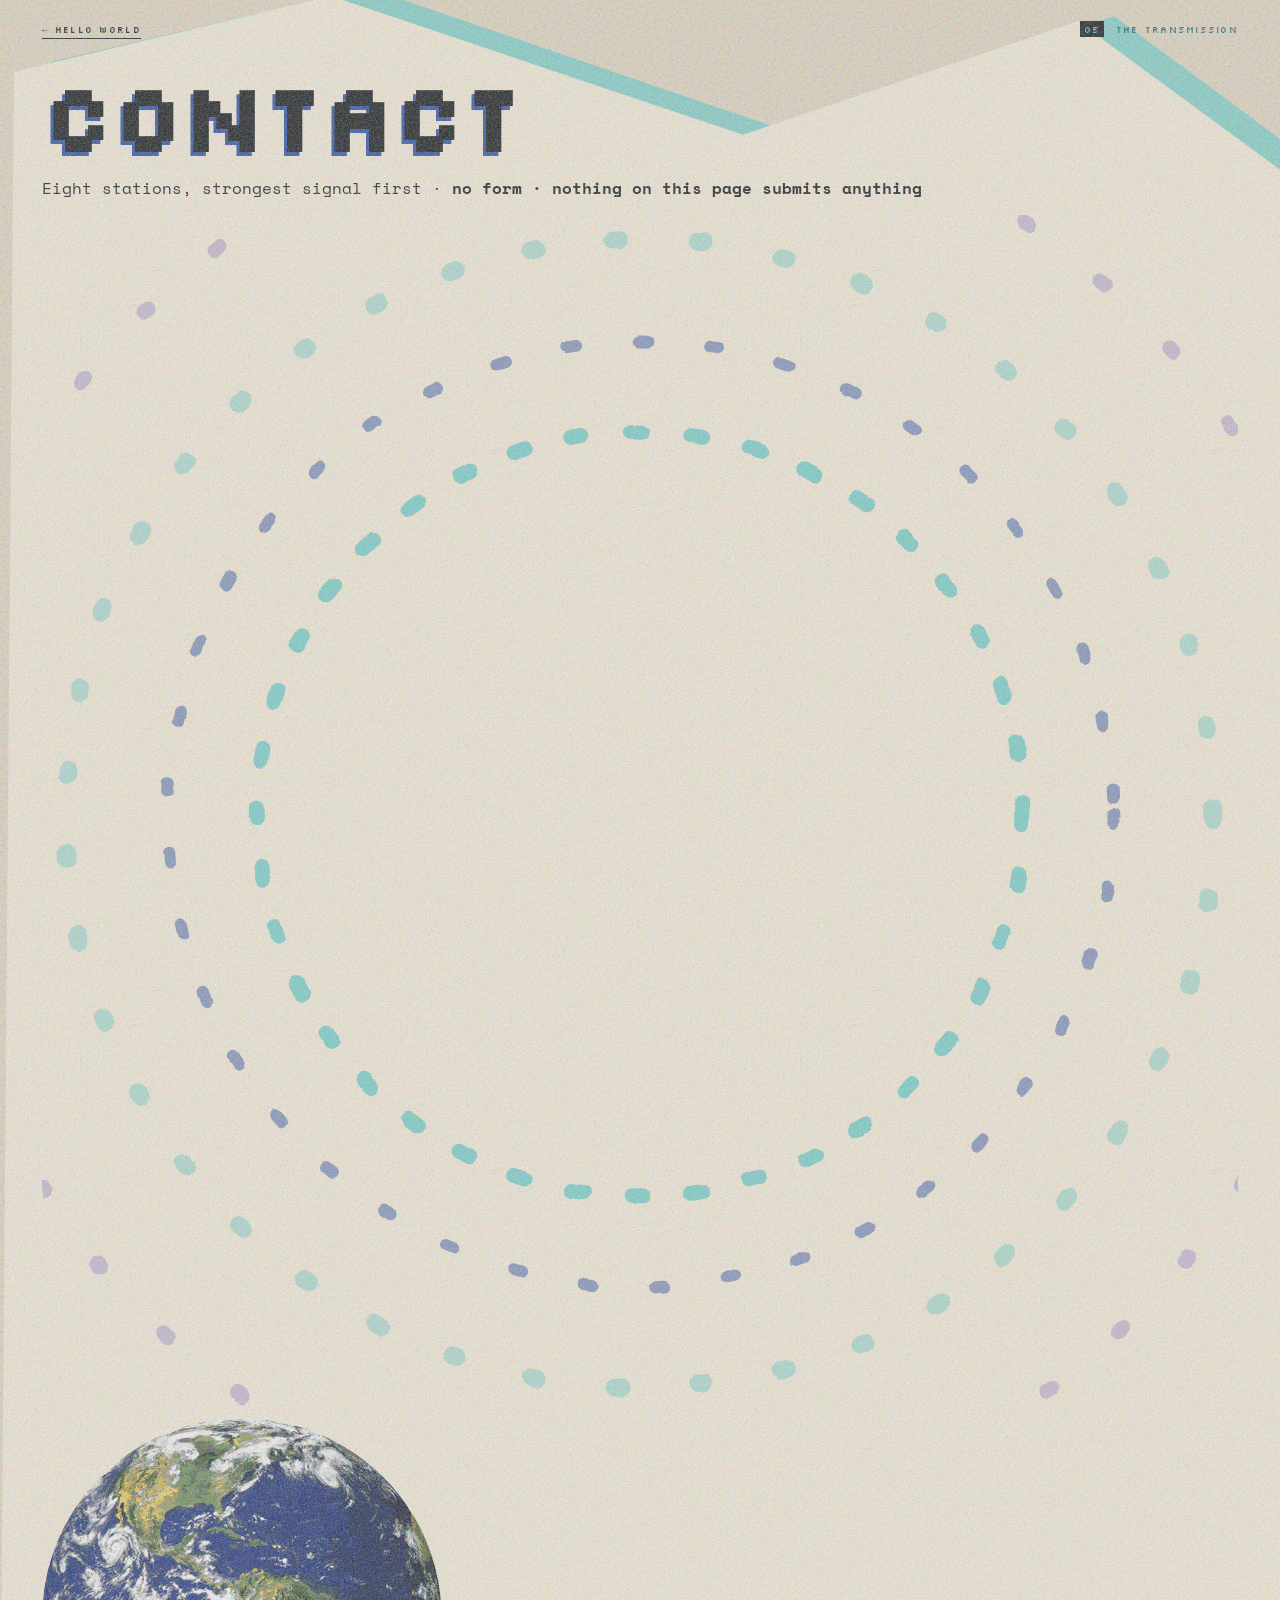
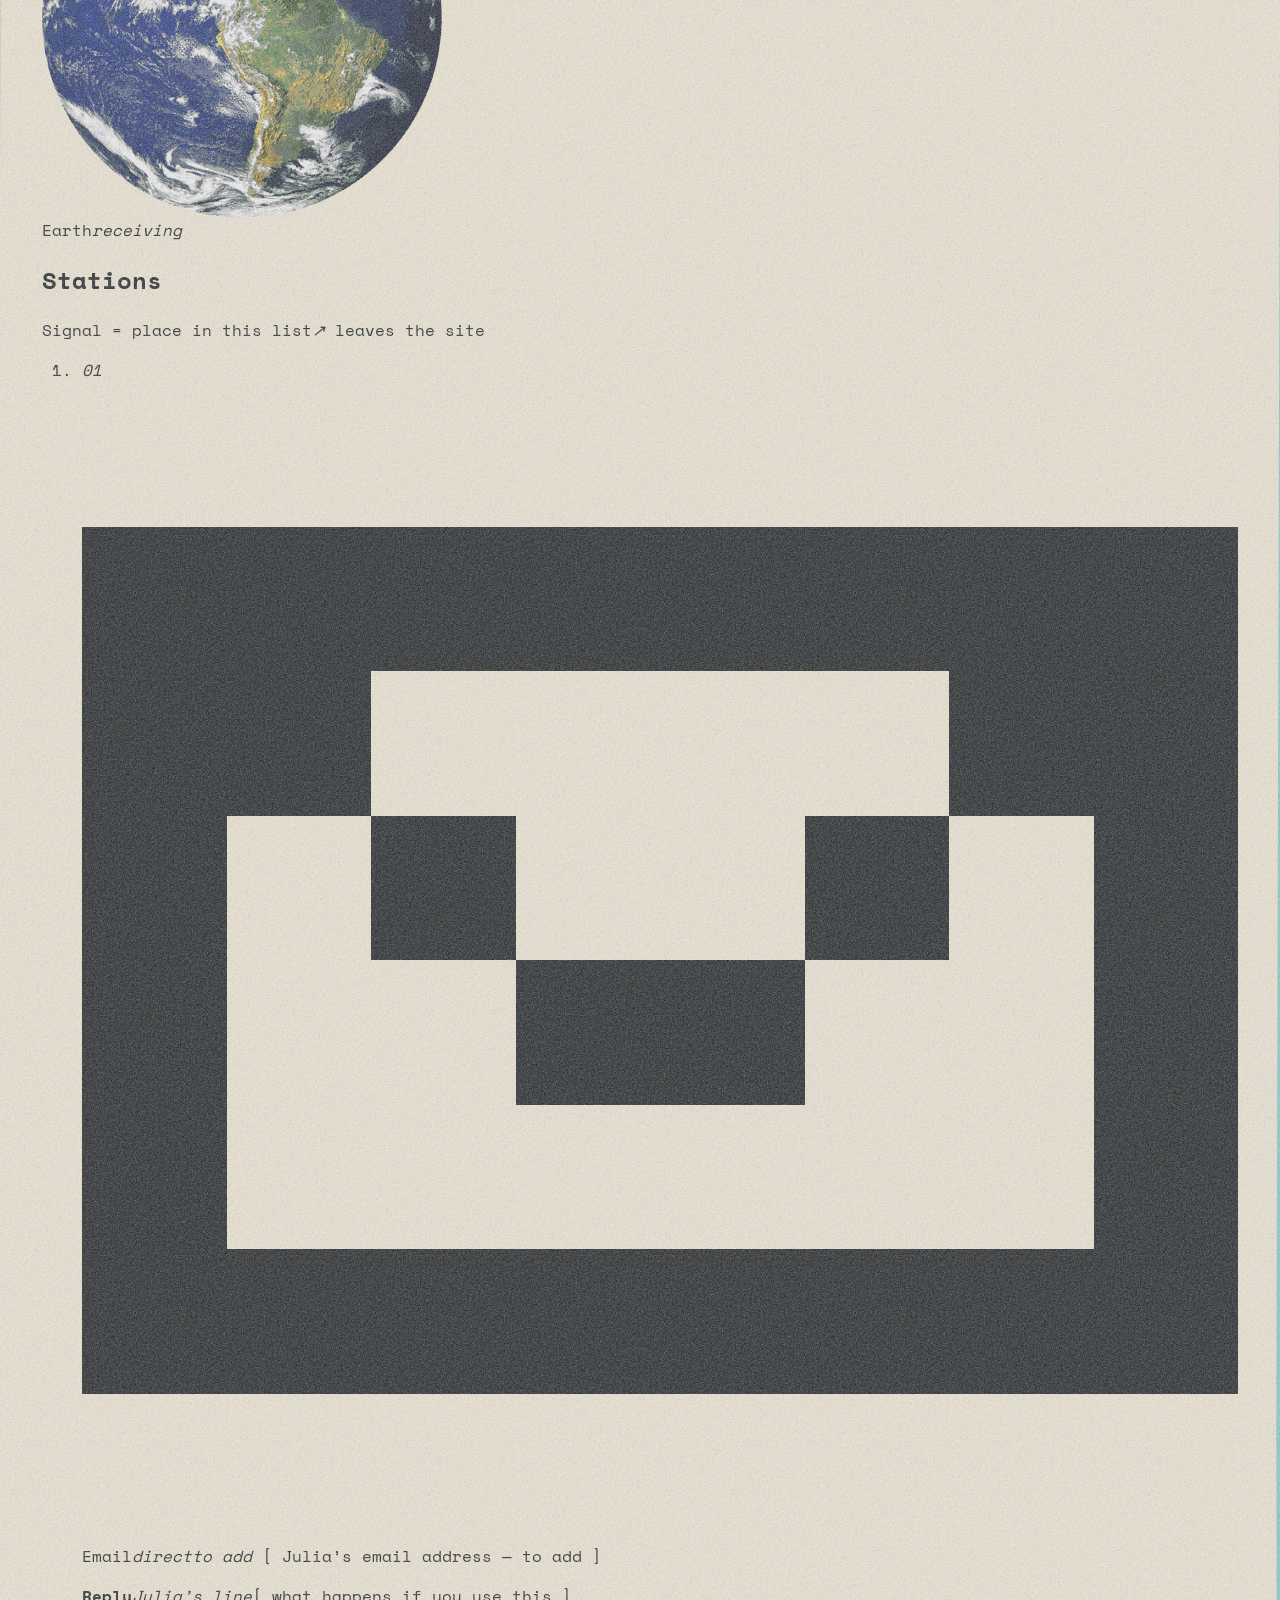
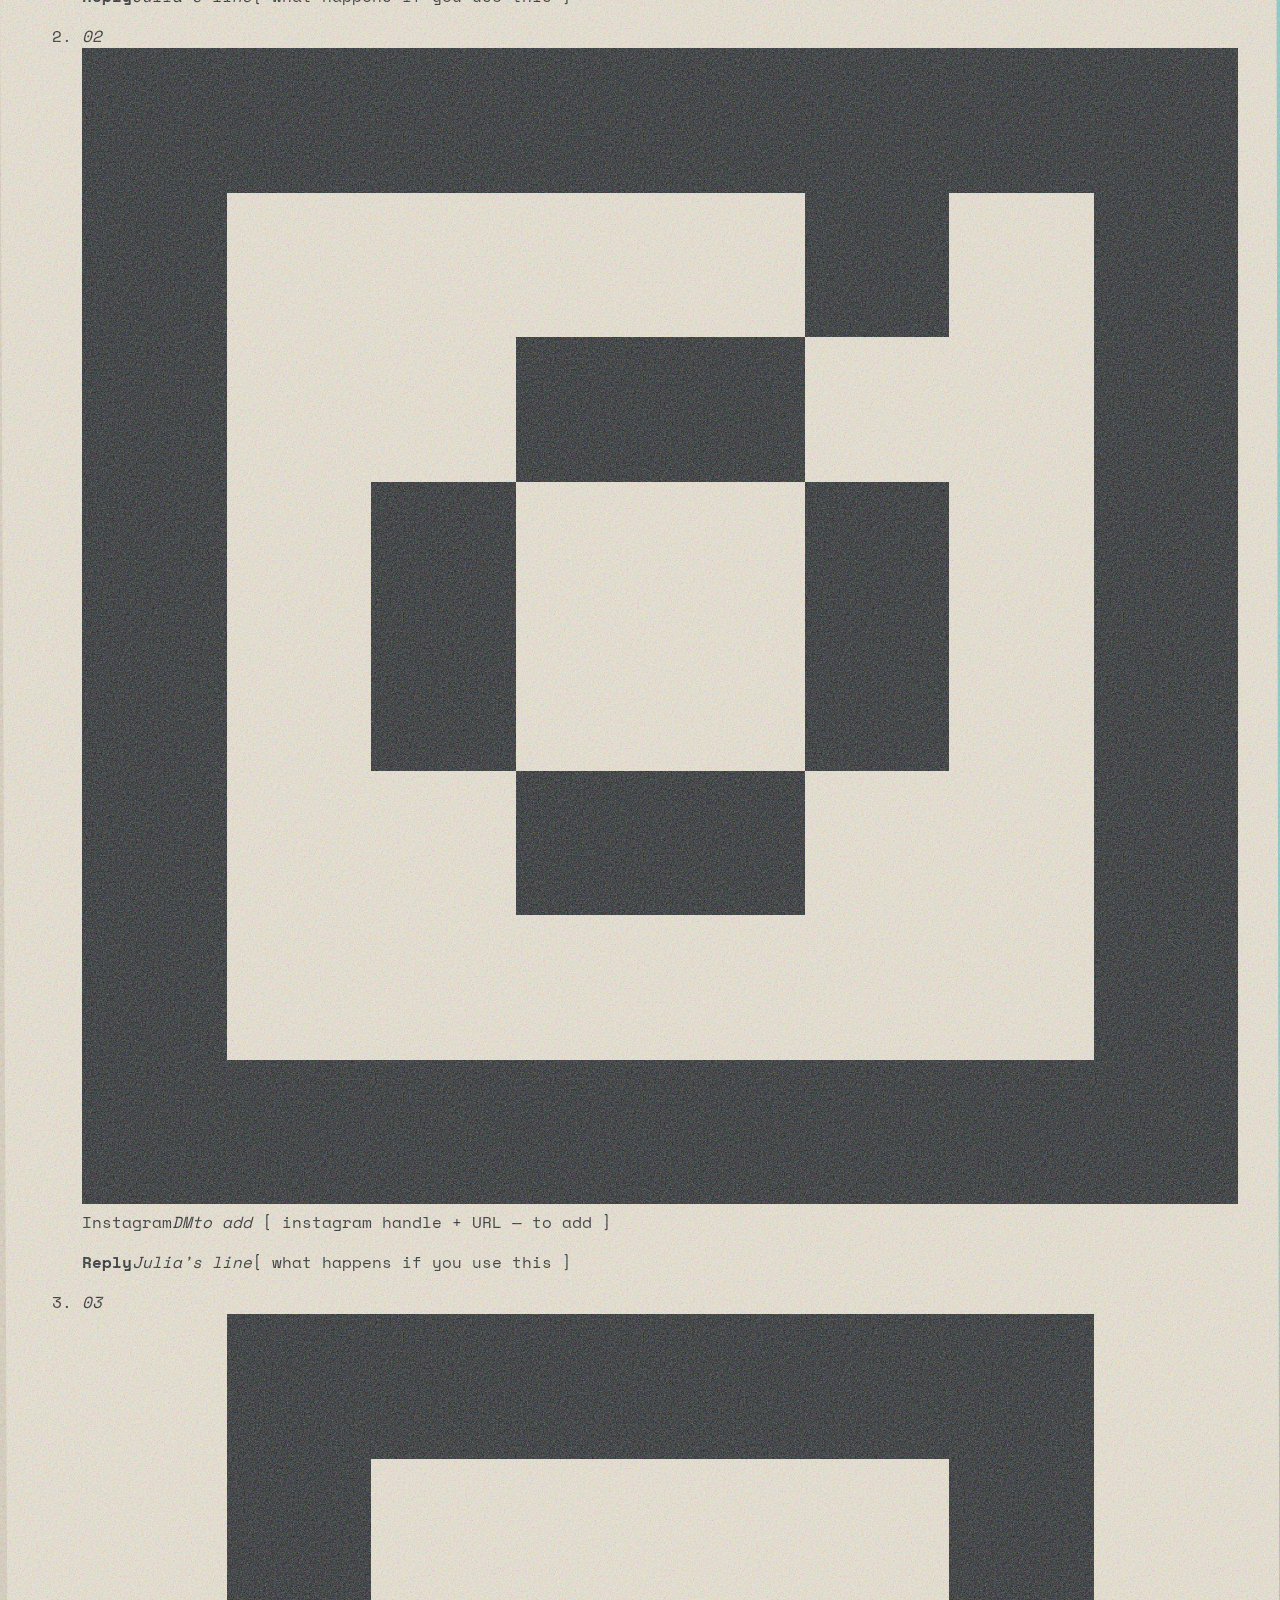
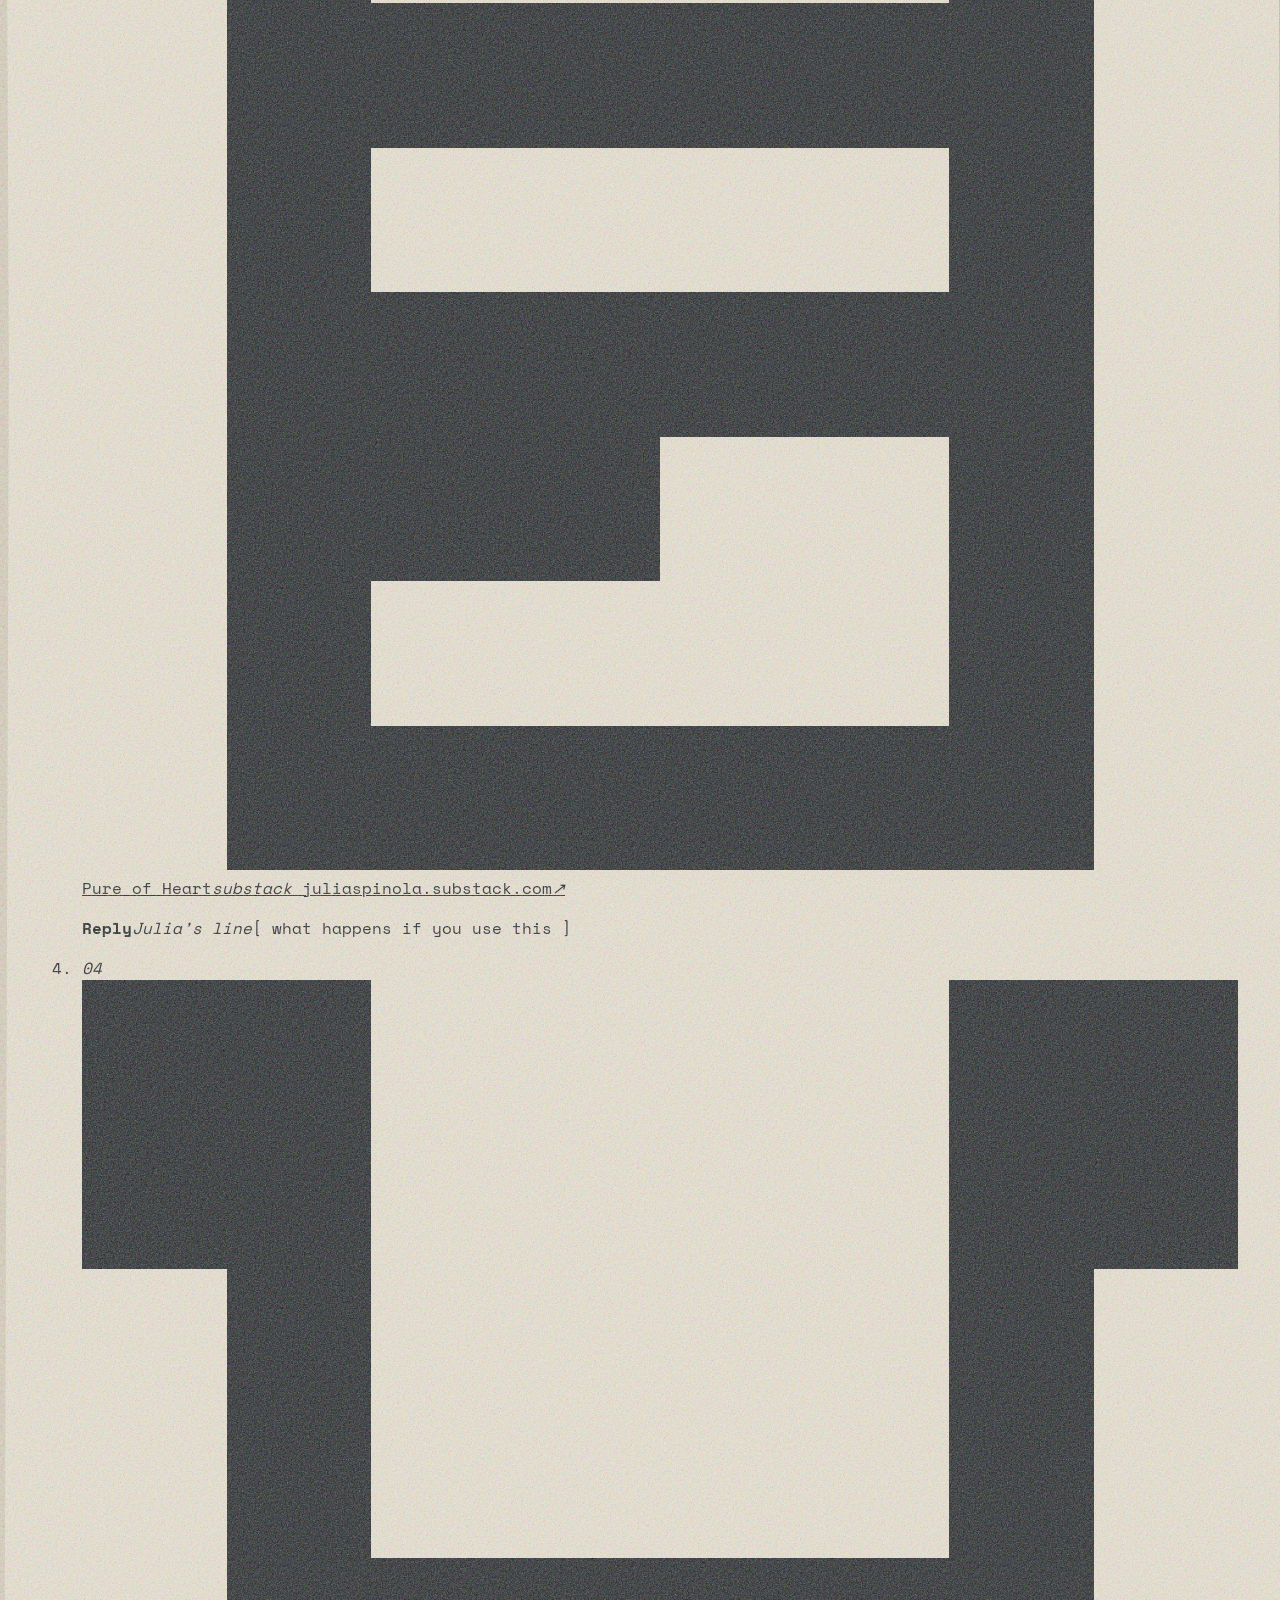
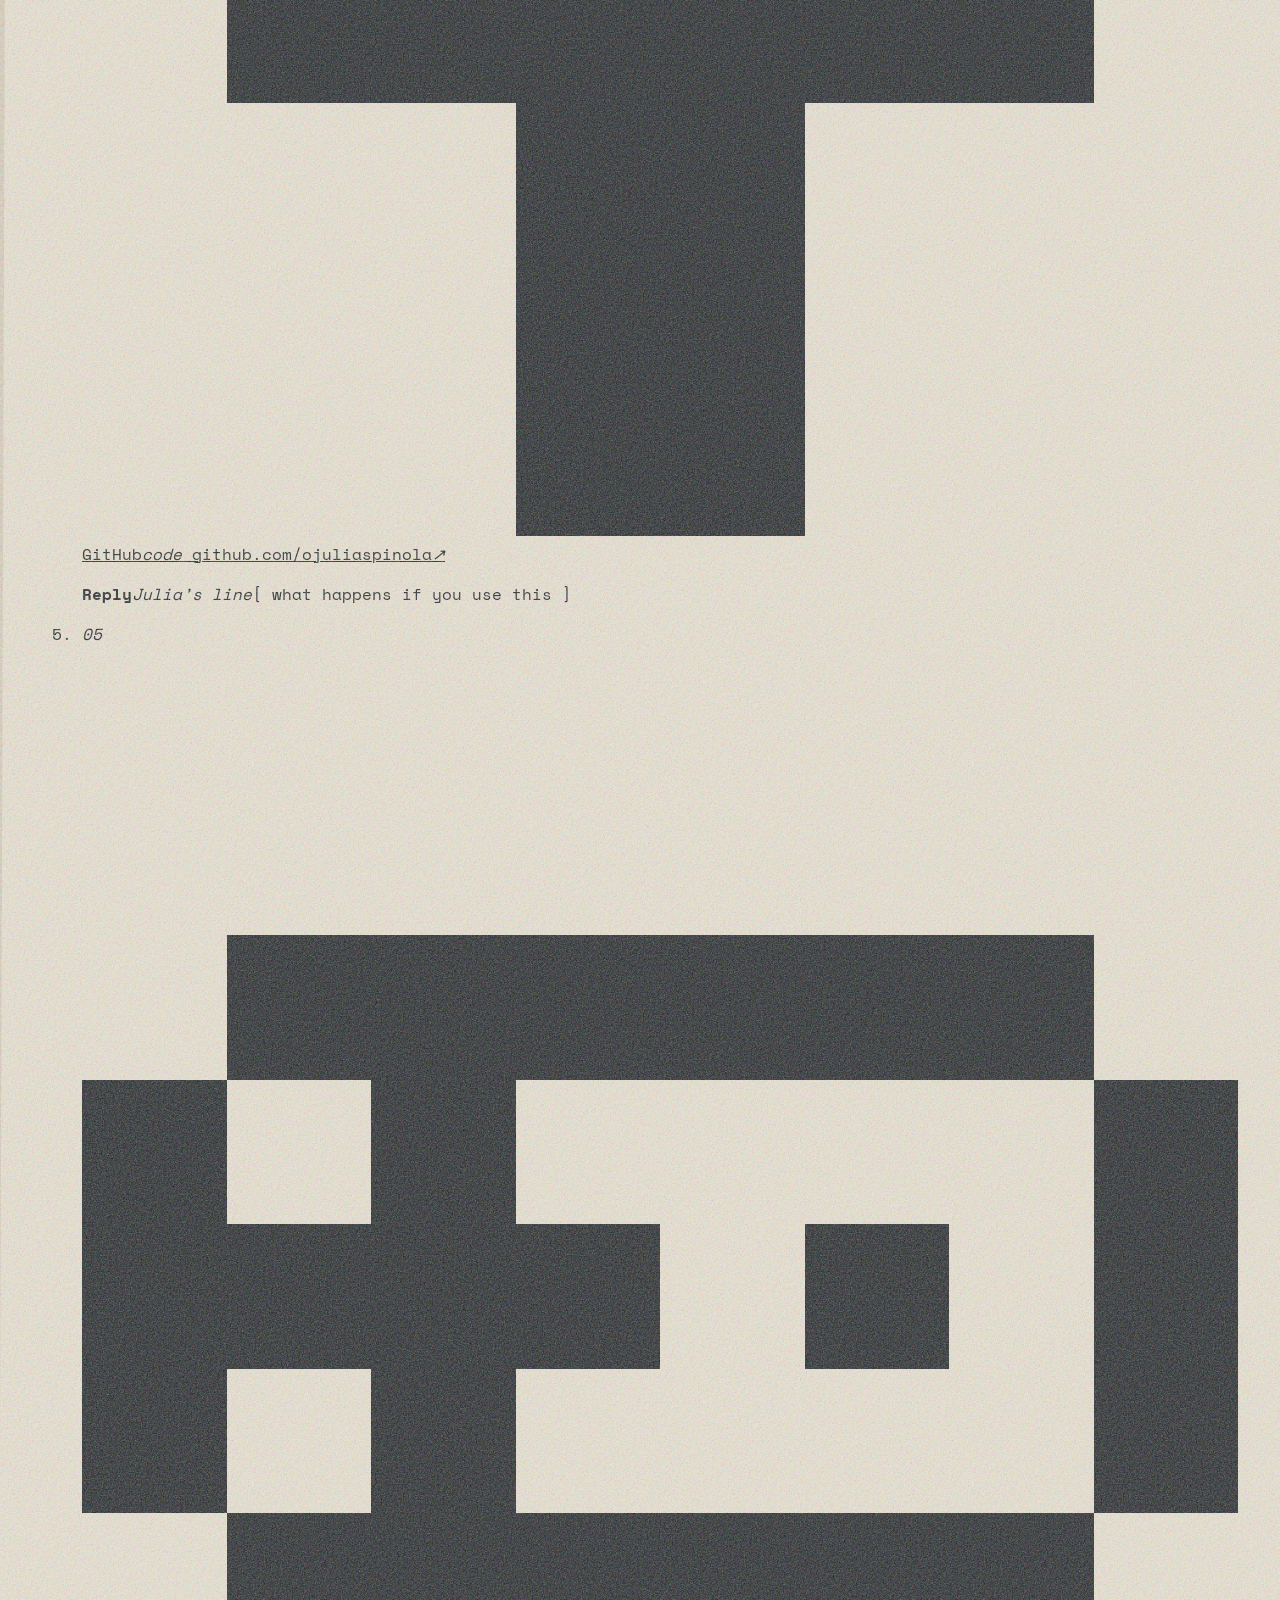
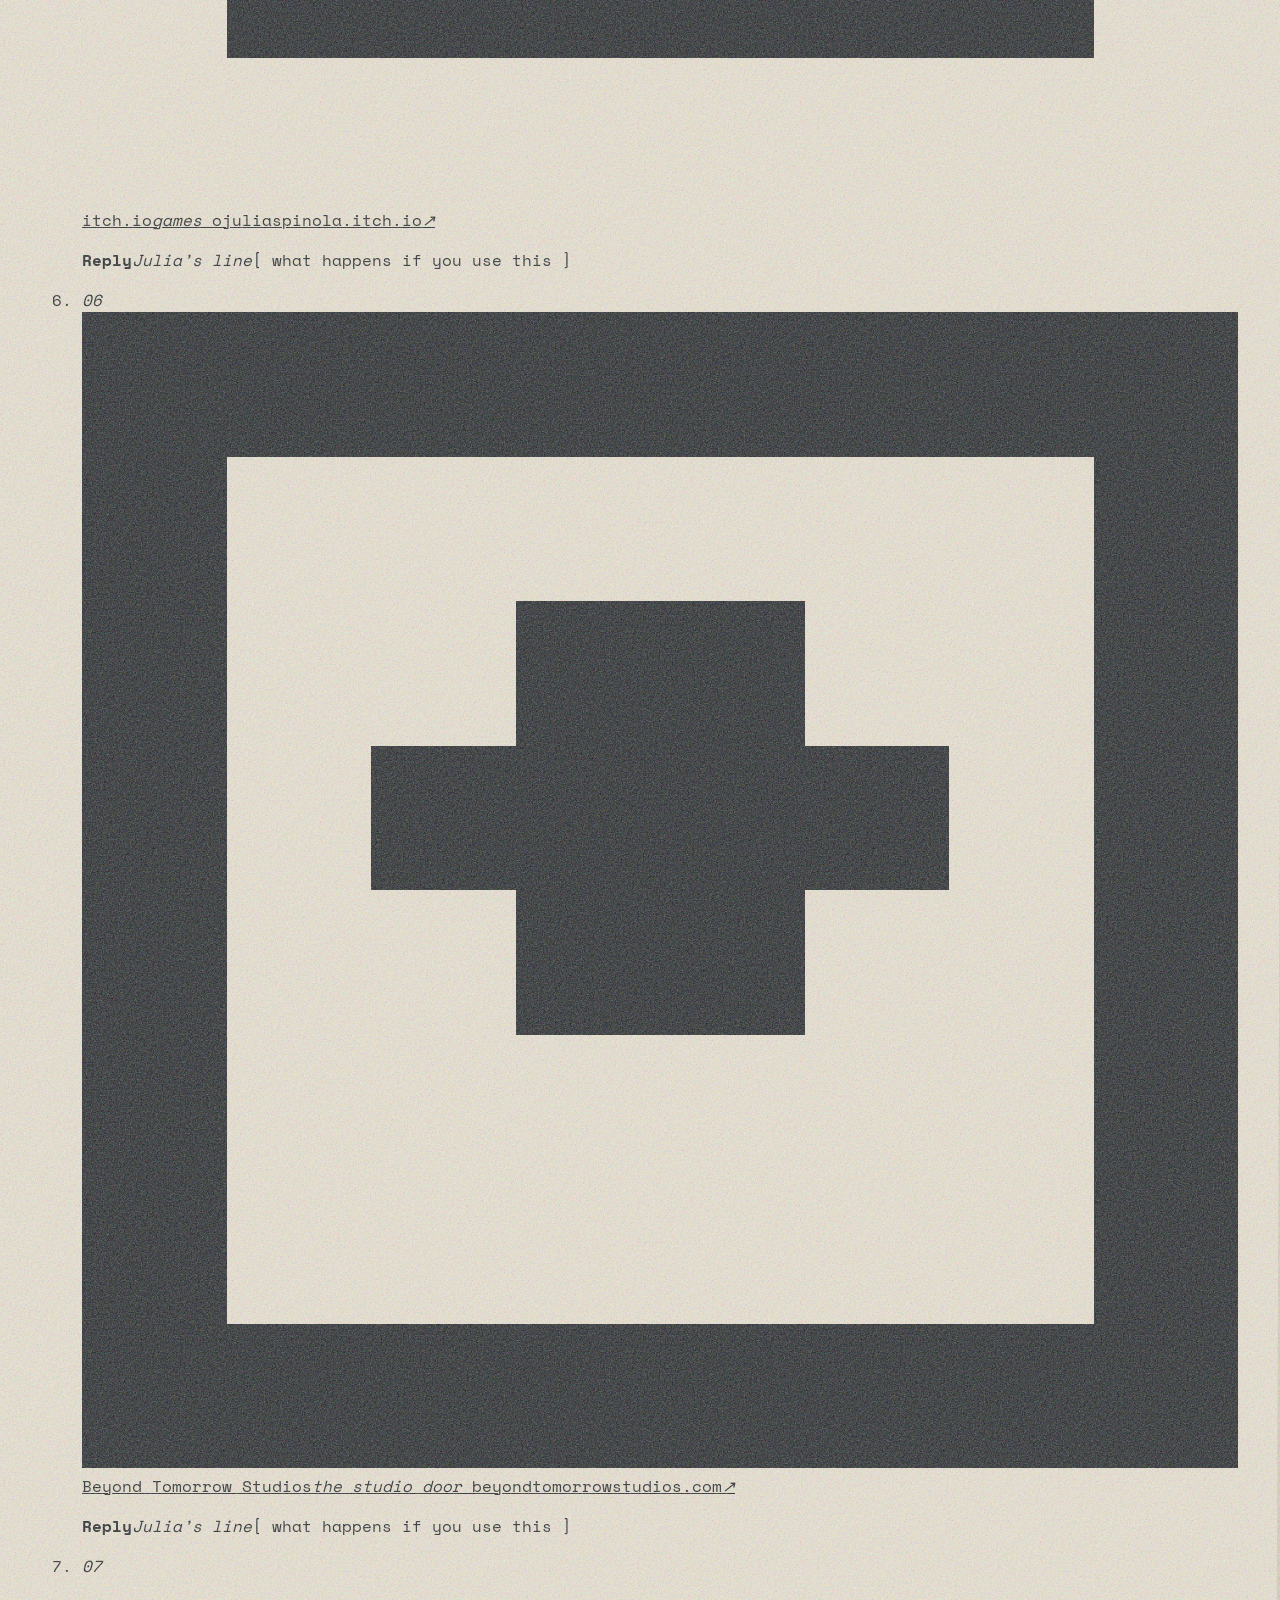
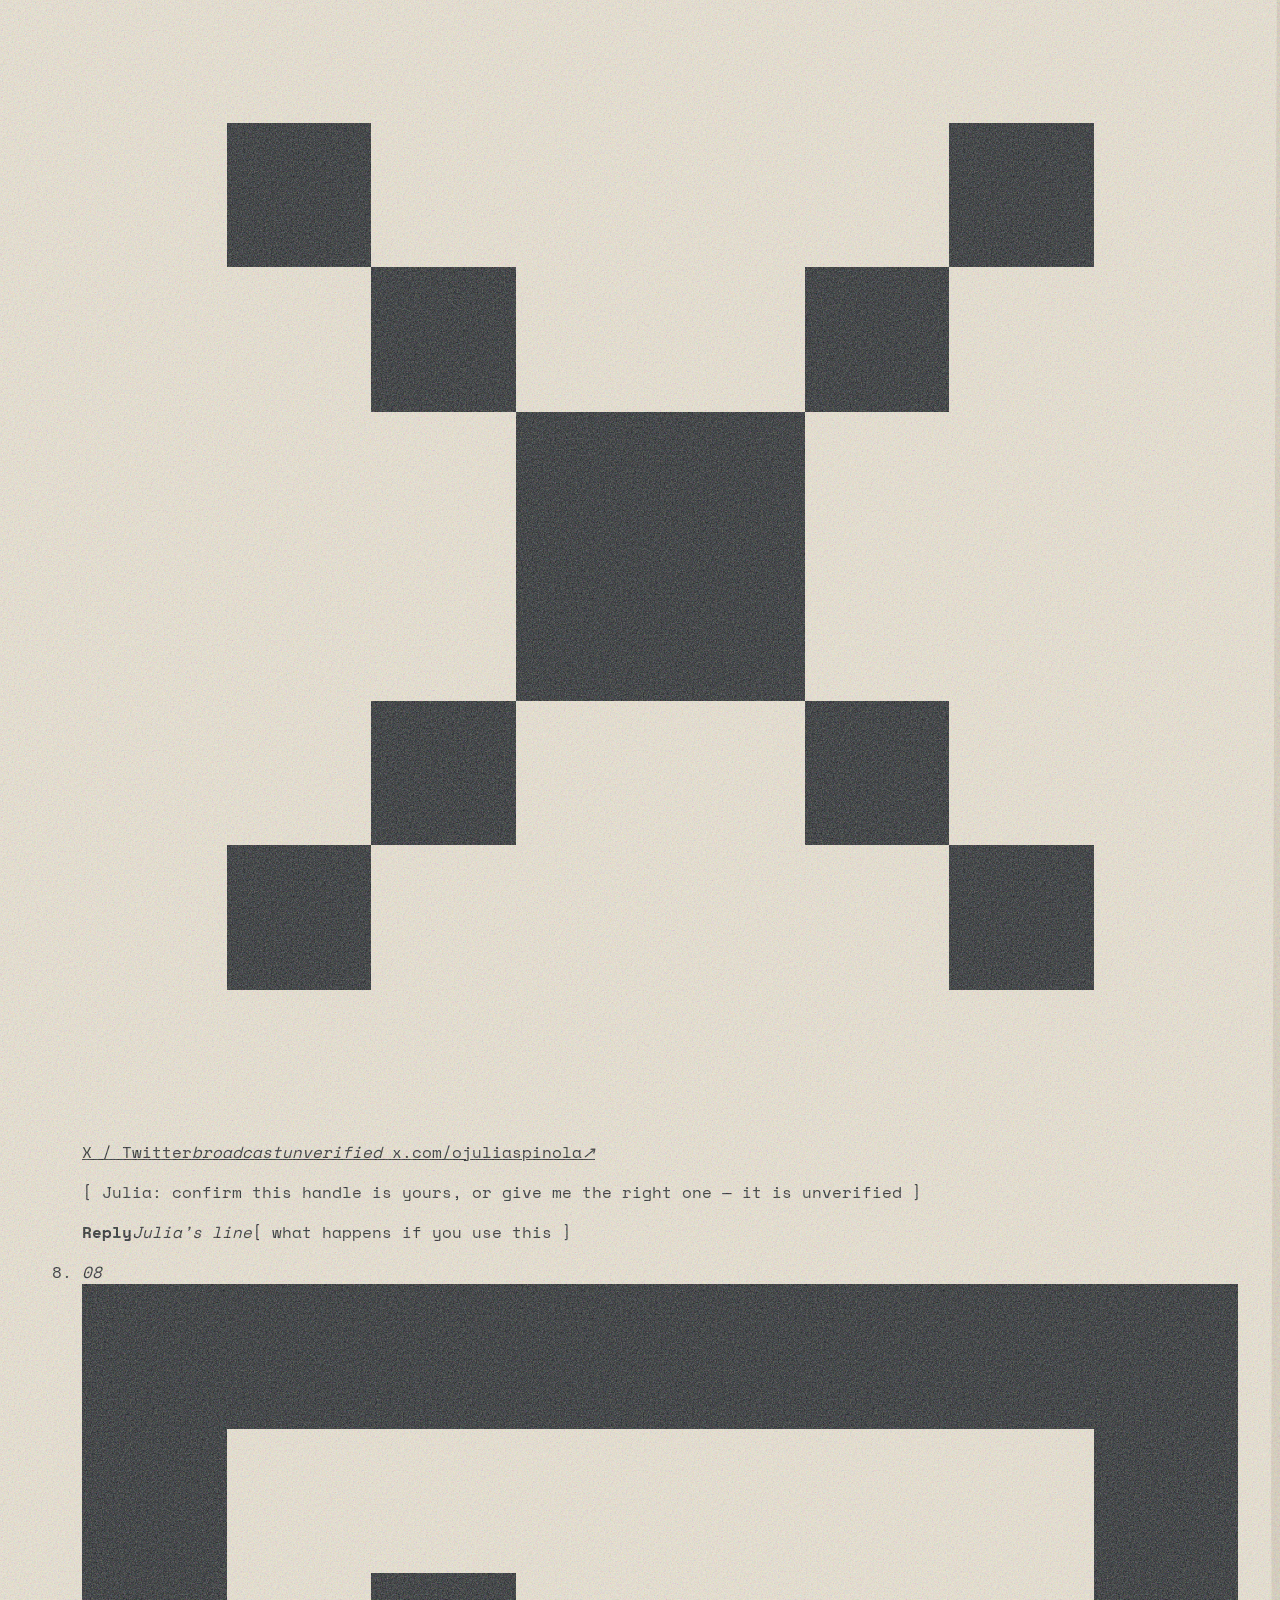
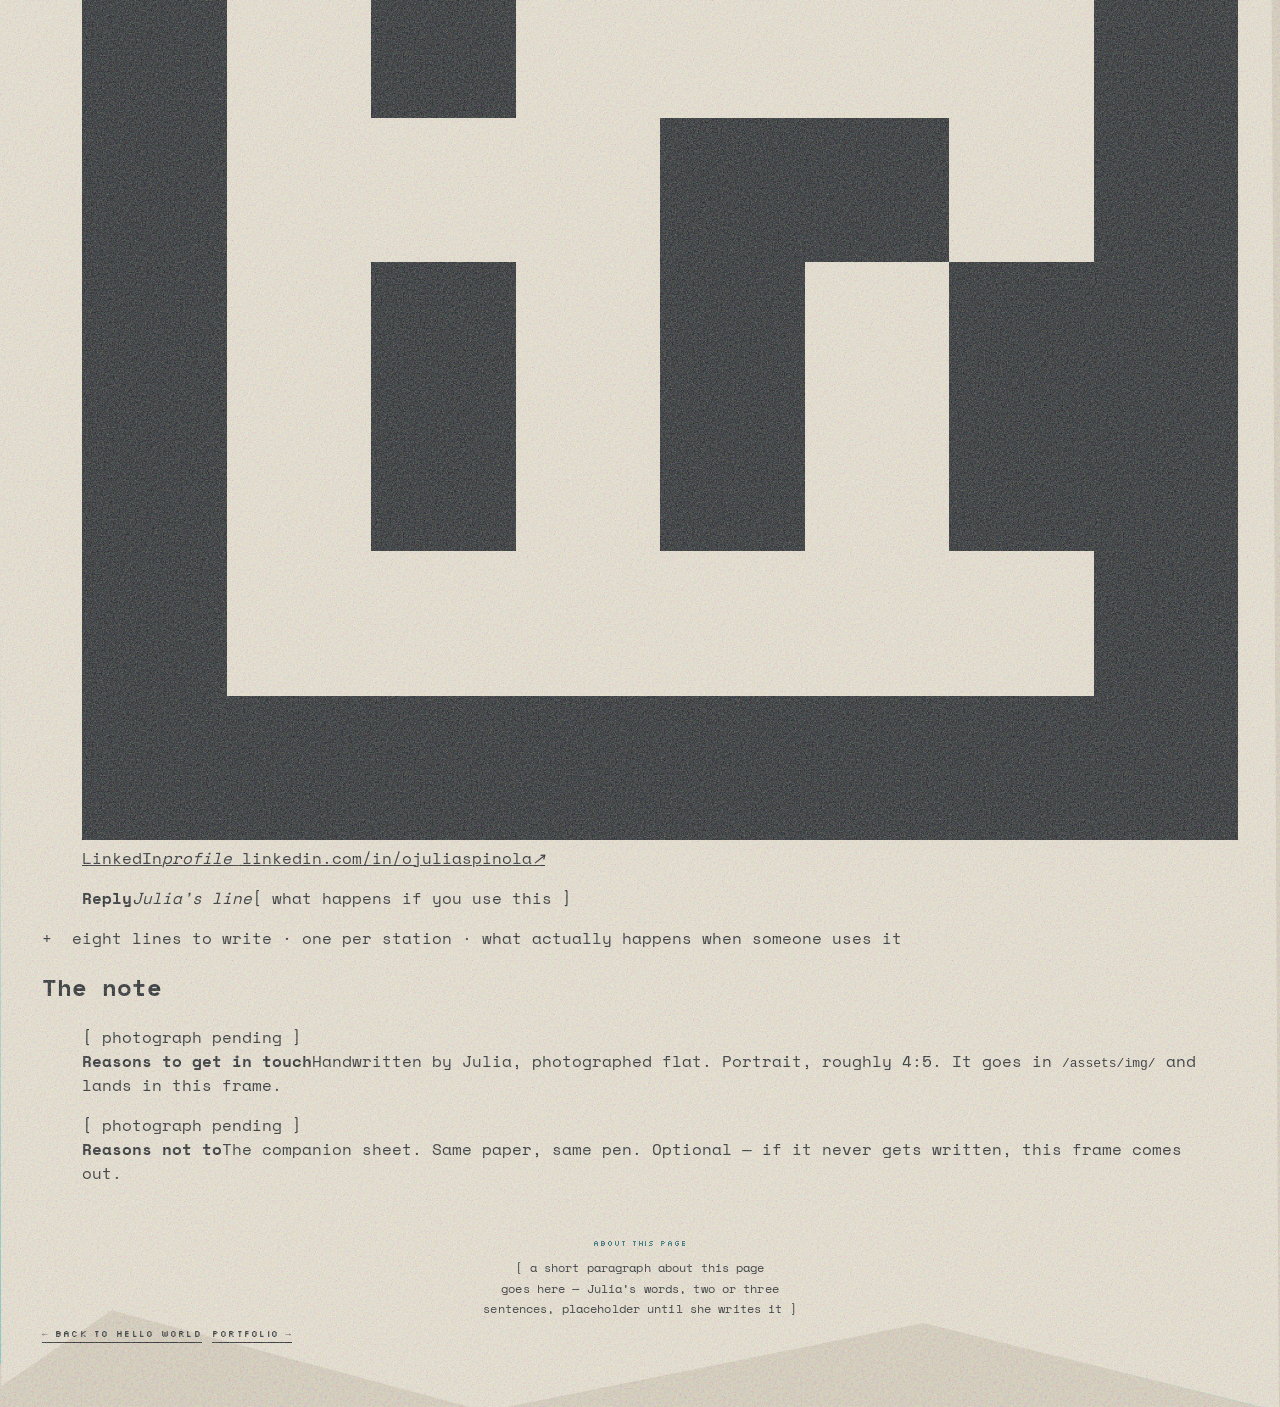
==== contact/index.html @ 607ae04d "Add files via upload" ====
<!doctype html>
<html lang="en">
<head>
<meta charset="utf-8">
<meta name="viewport" content="width=device-width, initial-scale=1, viewport-fit=cover">
<title>Contact &#8212; Julia Spinola</title>
<meta name="description" content="Contact. Every channel is a station, ordered by how likely a reply actually is.">
<link rel="stylesheet" href="/css/base.css">
<link rel="stylesheet" href="/css/contact.css">
</head>
<body>

<main class="poster" id="top">
  <div class="ground b"></div>
  <div class="ground"></div>
  <div class="riso" aria-hidden="true"></div>
  <div class="dots" aria-hidden="true"></div>

  <div class="wrap">

    <header class="top">
      <a class="back" href="/"><i>&#8592;</i> Hello World</a>
      <p class="meta"><em>05</em> The transmission</p>
    </header>

    <div class="masthead">
      <div class="mh-t">
        <h1 class="title" data-t="Contact">Contact</h1>
        <p class="lede">Eight stations, strongest signal first &#183; <b>no form &#183; nothing on this page submits anything</b></p>
      </div>

      <!-- ── THE RECEIVER. the same planet as on Hello World, closer up ───── -->
      <div class="aerial" aria-hidden="true">
        <svg class="arcs" viewBox="0 0 400 400" filter="url(#marker)">
          <g fill="none" stroke-linecap="round">
            <circle cx="200" cy="200" r="128" stroke="#59C6C3" stroke-width="5" stroke-dasharray="4 16" opacity=".8"/>
            <circle cx="200" cy="200" r="158" stroke="#2B4EA2" stroke-width="4" stroke-dasharray="3 21" opacity=".55"/>
            <circle cx="200" cy="200" r="192" stroke="#59C6C3" stroke-width="6" stroke-dasharray="2 26" opacity=".45"/>
            <circle cx="200" cy="200" r="236" stroke="#8E7BC4" stroke-width="5" stroke-dasharray="2 30" opacity=".45"/>
          </g>
        </svg>
        <span class="globe"><img src="/assets/img/contactsandsocials.png" alt=""></span>
        <span class="cap">Earth<i>receiving</i></span>
      </div>
    </div>

    <!-- ── THE STATIONS ─────────────────────────────────────────────────── -->
    <section class="board" aria-labelledby="h-stations">
      <h2 class="sec-h" id="h-stations">Stations</h2>
      <p class="key"><span class="k1">Signal = place in this list</span><span class="k2"><i>&#8599;</i> leaves the site</span></p>

      <ol class="stations">

        <li class="st">
          <i class="idx">01</i>
          <span class="sig s5" aria-hidden="true"><b></b><b></b><b></b><b></b><b></b></span>
          <span class="stn wait">
            <svg class="ico" viewBox="0 0 8 8" aria-hidden="true"><use href="#i-mail"></use></svg>
            <span class="head"><span class="nm">Email</span><i class="role">direct</i><i class="tag">to add</i></span>
            <span class="dest">[ Julia&#8217;s email address &#8212; to add ]</span>
          </span>
          <p class="rep"><span class="lab"><b>Reply</b><i>Julia&#8217;s line</i></span>[ what happens if you use this ]</p>
        </li>

        <li class="st">
          <i class="idx">02</i>
          <span class="sig s5" aria-hidden="true"><b></b><b></b><b></b><b></b><b></b></span>
          <span class="stn wait">
            <svg class="ico" viewBox="0 0 8 8" aria-hidden="true"><use href="#i-cam"></use></svg>
            <span class="head"><span class="nm">Instagram</span><i class="role">DM</i><i class="tag">to add</i></span>
            <span class="dest">[ instagram handle + URL &#8212; to add ]</span>
          </span>
          <p class="rep"><span class="lab"><b>Reply</b><i>Julia&#8217;s line</i></span>[ what happens if you use this ]</p>
        </li>

        <li class="st">
          <i class="idx">03</i>
          <span class="sig s4" aria-hidden="true"><b></b><b></b><b></b><b></b><b></b></span>
          <a class="stn" href="https://juliaspinola.substack.com/">
            <svg class="ico" viewBox="0 0 8 8" aria-hidden="true"><use href="#i-doc"></use></svg>
            <span class="head"><span class="nm">Pure of Heart</span><i class="role">substack</i></span>
            <span class="dest">juliaspinola.substack.com<i class="arw">&#8599;</i></span>
          </a>
          <p class="rep"><span class="lab"><b>Reply</b><i>Julia&#8217;s line</i></span>[ what happens if you use this ]</p>
        </li>

        <li class="st">
          <i class="idx">04</i>
          <span class="sig s4" aria-hidden="true"><b></b><b></b><b></b><b></b><b></b></span>
          <a class="stn" href="https://github.com/ojuliaspinola">
            <svg class="ico" viewBox="0 0 8 8" aria-hidden="true"><use href="#i-git"></use></svg>
            <span class="head"><span class="nm">GitHub</span><i class="role">code</i></span>
            <span class="dest">github.com/ojuliaspinola<i class="arw">&#8599;</i></span>
          </a>
          <p class="rep"><span class="lab"><b>Reply</b><i>Julia&#8217;s line</i></span>[ what happens if you use this ]</p>
        </li>

        <li class="st">
          <i class="idx">05</i>
          <span class="sig s3" aria-hidden="true"><b></b><b></b><b></b><b></b><b></b></span>
          <a class="stn" href="https://ojuliaspinola.itch.io/">
            <svg class="ico" viewBox="0 0 8 8" aria-hidden="true"><use href="#i-pad"></use></svg>
            <span class="head"><span class="nm">itch.io</span><i class="role">games</i></span>
            <span class="dest">ojuliaspinola.itch.io<i class="arw">&#8599;</i></span>
          </a>
          <p class="rep"><span class="lab"><b>Reply</b><i>Julia&#8217;s line</i></span>[ what happens if you use this ]</p>
        </li>

        <li class="st">
          <i class="idx">06</i>
          <span class="sig s3" aria-hidden="true"><b></b><b></b><b></b><b></b><b></b></span>
          <a class="stn" href="https://www.beyondtomorrowstudios.com/">
            <svg class="ico" viewBox="0 0 8 8" aria-hidden="true"><use href="#i-web"></use></svg>
            <span class="head"><span class="nm">Beyond Tomorrow Studios</span><i class="role">the studio door</i></span>
            <span class="dest">beyondtomorrowstudios.com<i class="arw">&#8599;</i></span>
          </a>
          <p class="rep"><span class="lab"><b>Reply</b><i>Julia&#8217;s line</i></span>[ what happens if you use this ]</p>
        </li>

        <li class="st">
          <i class="idx">07</i>
          <span class="sig s2" aria-hidden="true"><b></b><b></b><b></b><b></b><b></b></span>
          <a class="stn" href="https://x.com/ojuliaspinola">
            <svg class="ico" viewBox="0 0 8 8" aria-hidden="true"><use href="#i-x"></use></svg>
            <span class="head"><span class="nm">X / Twitter</span><i class="role">broadcast</i><i class="tag">unverified</i></span>
            <span class="dest">x.com/ojuliaspinola<i class="arw">&#8599;</i></span>
          </a>
          <p class="flag">[ Julia: confirm this handle is yours, or give me the right one &#8212; it is unverified ]</p>
          <p class="rep"><span class="lab"><b>Reply</b><i>Julia&#8217;s line</i></span>[ what happens if you use this ]</p>
        </li>

        <li class="st">
          <i class="idx">08</i>
          <span class="sig s1" aria-hidden="true"><b></b><b></b><b></b><b></b><b></b></span>
          <a class="stn" href="https://www.linkedin.com/in/ojuliaspinola/">
            <svg class="ico" viewBox="0 0 8 8" aria-hidden="true"><use href="#i-badge"></use></svg>
            <span class="head"><span class="nm">LinkedIn</span><i class="role">profile</i></span>
            <span class="dest">linkedin.com/in/ojuliaspinola<i class="arw">&#8599;</i></span>
          </a>
          <p class="rep"><span class="lab"><b>Reply</b><i>Julia&#8217;s line</i></span>[ what happens if you use this ]</p>
        </li>

      </ol>

      <p class="todo">+ &nbsp;eight lines to write &#183; one per station &#183; what actually happens when someone uses it</p>
    </section>

    <!-- ── THE NOTE. two empty frames, on purpose ───────────────────────── -->
    <section class="slots" aria-labelledby="h-note">
      <h2 class="sec-h" id="h-note">The note</h2>

      <div class="slot-g">

        <figure class="slot big">
          <div class="frame">
            <span class="tape t1" aria-hidden="true"></span>
            <span class="tape t2" aria-hidden="true"></span>
            <span class="mk tl" aria-hidden="true"></span><span class="mk tr" aria-hidden="true"></span>
            <span class="mk bl" aria-hidden="true"></span><span class="mk br" aria-hidden="true"></span>
            <span class="rule" aria-hidden="true"></span>
            <span class="empty">[ photograph pending ]</span>
          </div>
          <figcaption><b>Reasons to get in touch</b>Handwritten by Julia, photographed flat. Portrait, roughly 4:5. It goes in <code>/assets/img/</code> and lands in this frame.</figcaption>
        </figure>

        <figure class="slot small">
          <div class="frame">
            <span class="tape t1" aria-hidden="true"></span>
            <span class="mk tl" aria-hidden="true"></span><span class="mk tr" aria-hidden="true"></span>
            <span class="mk bl" aria-hidden="true"></span><span class="mk br" aria-hidden="true"></span>
            <span class="rule" aria-hidden="true"></span>
            <span class="empty">[ photograph pending ]</span>
          </div>
          <figcaption><b>Reasons not to</b>The companion sheet. Same paper, same pen. Optional &#8212; if it never gets written, this frame comes out.</figcaption>
        </figure>

      </div>
    </section>

    <section class="mid">
      <p class="note"><b>About this page</b>[ a short paragraph about this page goes here &#8212; Julia&#8217;s words, two or three sentences, placeholder until she writes it ]</p>
    </section>

    <footer class="foot">
      <a class="back" href="/"><i>&#8592;</i> Back to Hello World</a>
      <a class="back fwd" href="/portfolio/">Portfolio <i>&#8594;</i></a>
    </footer>

  </div>

  <div class="grit" aria-hidden="true"></div>
</main>

<!-- pixel icons, drawn on the same 8&#215;8 grid as the type -->
<svg width="0" height="0" style="position:absolute" aria-hidden="true" focusable="false">
  <defs>
    <filter id="marker" x="-25%" y="-25%" width="150%" height="150%">
      <feTurbulence type="fractalNoise" baseFrequency="0.021" numOctaves="3" seed="11" result="t"/>
      <feDisplacementMap in="SourceGraphic" in2="t" scale="7" xChannelSelector="R" yChannelSelector="G"/>
    </filter>
    <g id="i-mail"><path fill="currentColor" shape-rendering="crispEdges" d="M0 1h8v1H0zM0 2h1v4H0zM7 2h1v4H7zM0 6h8v1H0zM1 2h1v1H1zM2 3h1v1H2zM3 4h2v1H3zM5 3h1v1H5zM6 2h1v1H6z"/></g>
    <g id="i-cam"><path fill="currentColor" shape-rendering="crispEdges" d="M0 0h8v1H0zM0 1h1v6H0zM7 1h1v6H7zM0 7h8v1H0zM3 2h2v1H3zM2 3h1v2H2zM5 3h1v2H5zM3 5h2v1H3zM5 1h1v1H5z"/></g>
    <g id="i-doc"><path fill="currentColor" shape-rendering="crispEdges" d="M1 0h6v1H1zM1 1h1v6H1zM6 1h1v6H6zM1 7h6v1H1zM2 2h4v1H2zM2 4h4v1H2zM2 5h2v1H2z"/></g>
    <g id="i-git"><path fill="currentColor" shape-rendering="crispEdges" d="M0 0h2v2H0zM6 0h2v2H6zM3 6h2v2H3zM1 2h1v2H1zM6 2h1v2H6zM1 4h6v1H1zM3 5h2v1H3z"/></g>
    <g id="i-pad"><path fill="currentColor" shape-rendering="crispEdges" d="M1 2h6v1H1zM0 3h1v3H0zM7 3h1v3H7zM1 6h6v1H1zM1 4h3v1H1zM2 3h1v3H2zM5 4h1v1H5z"/></g>
    <g id="i-web"><path fill="currentColor" shape-rendering="crispEdges" d="M0 0h8v1H0zM0 1h1v6H0zM7 1h1v6H7zM0 7h8v1H0zM2 3h4v1H2zM3 2h2v1H3zM3 4h2v1H3z"/></g>
    <g id="i-x"><path fill="currentColor" shape-rendering="crispEdges" d="M1 1h1v1H1zM2 2h1v1H2zM3 3h2v2H3zM5 5h1v1H5zM6 6h1v1H6zM6 1h1v1H6zM5 2h1v1H5zM2 5h1v1H2zM1 6h1v1H1z"/></g>
    <g id="i-badge"><path fill="currentColor" shape-rendering="crispEdges" d="M0 0h8v1H0zM0 1h1v6H0zM7 1h1v6H7zM0 7h8v1H0zM2 2h1v1H2zM2 4h1v2H2zM4 4h1v2H4zM6 4h1v2H6zM4 3h2v1H4z"/></g>
  </defs>
</svg>

</body>
</html>
---- css/base.css ----
/* ═══════════════════════════════════════════════════════════════════════════
   BASE — the shared world.

   Everything both pages agree on lives here: the palette, the faces, the
   paper, the grain, the misregistration, the type roles, the pill, the
   focus ring, stillness. Change the paper texture once here and it changes
   on every page.

   Where a page needs a different *value* of a shared rule (a different
   paper colour, a slightly lighter grain), the rule stays here and the page
   overrides the custom property. Do not fork the rule.
   ═══════════════════════════════════════════════════════════════════════════ */

/* ── FACES ───────────────────────────────────────────────────────────────── */
@font-face{font-family:'Pixelify Sans';font-style:normal;font-weight:700;font-display:swap;src:url(../assets/fonts/pixelify-sans-700.woff2) format('woff2')}
@font-face{font-family:'Silkscreen';font-style:normal;font-weight:400;font-display:swap;src:url(../assets/fonts/silkscreen-400.woff2) format('woff2')}
@font-face{font-family:'Space Mono';font-style:normal;font-weight:400;font-display:swap;src:url(../assets/fonts/space-mono-400.woff2) format('woff2')}
@font-face{font-family:'Space Mono';font-style:normal;font-weight:700;font-display:swap;src:url(../assets/fonts/space-mono-700.woff2) format('woff2')}

/* ── INK ─────────────────────────────────────────────────────────────────── */
:root{
  --paper:#EFE6D2;   /* warm cream — the ground. portfolio overrides to aqua */
  --paper-2:#E3D7BE; /* deeper paper, shadow, second riso pass */
  --cream:#EFE6D2;   /* the hello world ground, printed elsewhere as a shape */
  --ink:#14181B;
  --teal:#17646B;
  --aqua:#59C6C3;
  --blue:#2B4EA2;    /* the offset / ghost colour */
  --lilac:#8E7BC4;
  --coral:#E9612F;   /* signal: this link leaves the site */
  --pink:#E58BAE;
  --moss:#6C9E52;
  --grey:#55686C;    /* listed, not live */
  --display:'Pixelify Sans','Silkscreen','Courier New',monospace;
  --micro:'Silkscreen','Courier New',monospace;
  --mono:'Space Mono','Courier New',ui-monospace,monospace;
  --grain:url("data:image/svg+xml,%3Csvg xmlns='http://www.w3.org/2000/svg' width='240' height='240'%3E%3Cfilter id='n'%3E%3CfeTurbulence type='fractalNoise' baseFrequency='0.82' numOctaves='4' stitchTiles='stitch'/%3E%3C/filter%3E%3Crect width='100%25' height='100%25' filter='url(%23n)'/%3E%3C/svg%3E");
  --grain2:url("data:image/svg+xml,%3Csvg xmlns='http://www.w3.org/2000/svg' width='180' height='180'%3E%3Cfilter id='n'%3E%3CfeTurbulence type='fractalNoise' baseFrequency='0.35' numOctaves='3' stitchTiles='stitch'/%3E%3C/filter%3E%3Crect width='100%25' height='100%25' filter='url(%23n)'/%3E%3C/svg%3E");

  /* dials the pages turn — same machinery, different amount of it */
  --misregister:.75;  /* how much of the off-register plate shows */
  --grain-mul:.44;    /* the coarse grain, multiplied */
  --grain-overlay:.35;/* the soft grain, overlaid */
  --touch:auto;       /* home sets manipulation; nothing else needs to */

  /* one focus idiom for the whole site — width and offset stay local */
  --focus-ring:dashed var(--ink);
}
*{box-sizing:border-box}
html,body{margin:0;padding:0}
html,body{background:var(--paper-2);color:var(--ink)}
body{font-family:var(--mono);-webkit-text-size-adjust:100%;overflow-x:hidden}
a{color:inherit}
img{display:block;max-width:100%}
.hid{position:absolute;width:1px;height:1px;overflow:hidden;clip:rect(0 0 0 0);white-space:nowrap}

/* ── THE SHEET ───────────────────────────────────────────────────────────── */
.poster{position:relative;width:100%;min-height:100svh;overflow:hidden;isolation:isolate;touch-action:var(--touch)}
.ground{position:absolute;inset:-4px;z-index:0;background:var(--paper);
  clip-path:polygon(1.4% 0.6%,26% 0%,58% 1.1%,84% 0.2%,100% 1.4%,99.4% 24%,100% 61%,99% 88%,99.6% 100%,72% 99.3%,38% 100%,9% 99.2%,0.4% 99.8%,0% 72%,1% 41%,0% 18%)}
/* the plate that printed a hair off register — only its fringe shows */
.ground.b{background:var(--aqua);mix-blend-mode:multiply;transform:translate(9px,-7px) rotate(.25deg);opacity:var(--misregister)}

/* ── PRINTED SHAPES + GRAIN ──────────────────────────────────────────────── */
/* .riso is the plate layer. what gets printed on it is up to the page. */
.riso{position:absolute;inset:0;z-index:1;pointer-events:none;mix-blend-mode:multiply}
.grit{position:absolute;inset:0;z-index:70;pointer-events:none}
.grit::before,.grit::after{content:"";position:absolute;inset:-20%}
.grit::before{background-image:var(--grain);mix-blend-mode:multiply;opacity:var(--grain-mul)}
.grit::after{background-image:var(--grain2);mix-blend-mode:screen;opacity:.2}
.poster::after{content:"";position:absolute;inset:0;z-index:1;pointer-events:none;
  background-image:var(--grain2);mix-blend-mode:overlay;opacity:var(--grain-overlay)}

/* ── THE ROOM. a plain sheet of content, used by every page that has one ─── */
.wrap{position:relative;z-index:10;padding:24px 22px 64px;max-width:1240px;margin:0 auto}

.top{display:flex;flex-wrap:wrap;gap:10px 18px;align-items:baseline;justify-content:space-between;margin:0 0 34px}
.back{font-family:var(--micro);font-size:9px;letter-spacing:.14em;text-transform:uppercase;
  text-decoration:none;color:var(--ink);border-bottom:1.5px solid var(--ink);padding-bottom:.25em}
.back i{font-style:normal;display:inline-block;transition:transform .18s cubic-bezier(.34,1.7,.5,1)}
.back:hover i,.back:focus-visible i{transform:translateX(-4px)}
.back:focus-visible{outline:2.5px var(--focus-ring);outline-offset:5px}
.meta{margin:0;font-family:var(--micro);font-size:9px;letter-spacing:.14em;text-transform:uppercase;color:var(--teal)}
.meta em{font-style:normal;background:var(--ink);color:var(--aqua);padding:.3em .45em .25em;margin-right:.6em}

/* ── TYPE ROLES ──────────────────────────────────────────────────────────── */
/* the page title, with its ghost — a second impression, printed off register */
.title{font-family:var(--display);font-weight:700;font-size:clamp(40px,13.5vw,92px);line-height:.94;
  letter-spacing:.01em;text-transform:uppercase;margin:0;position:relative;display:inline-block}
.title::before{content:attr(data-t);position:absolute;left:-.028em;top:.04em;color:var(--blue);
  mix-blend-mode:multiply;z-index:-1}
/* the centred block: a paragraph of body copy with a pill under it */
.mid{margin:52px 0 0;text-align:center}
/* a short paragraph of body copy, centred */
.note{max-width:46ch;margin:0 auto;font-size:12px;line-height:1.7;letter-spacing:.01em;text-wrap:balance}
.note b{display:block;font-family:var(--micro);font-weight:400;font-size:8px;letter-spacing:.12em;
  text-transform:uppercase;color:var(--teal);margin-bottom:.9em}

/* ── THE PILL ────────────────────────────────────────────────────────────── */
.pill{display:inline-block;margin:26px 0 0;font-family:var(--micro);font-size:9px;letter-spacing:.14em;
  text-transform:uppercase;color:var(--ink);text-decoration:none;padding:1em 1.9em .9em;
  border:2px solid var(--ink);border-radius:999px;background:transparent;
  transition:background-color .18s ease,transform .18s cubic-bezier(.34,1.8,.5,1)}
.pill:hover,.pill:focus-visible{background:var(--coral);transform:rotate(-1.5deg)}
.pill:focus-visible{outline:2.5px var(--focus-ring);outline-offset:5px}

/* ── STILLNESS ───────────────────────────────────────────────────────────── */
@media (prefers-reduced-motion:reduce){
  *,*::before,*::after{animation:none!important;transition:none!important}
}
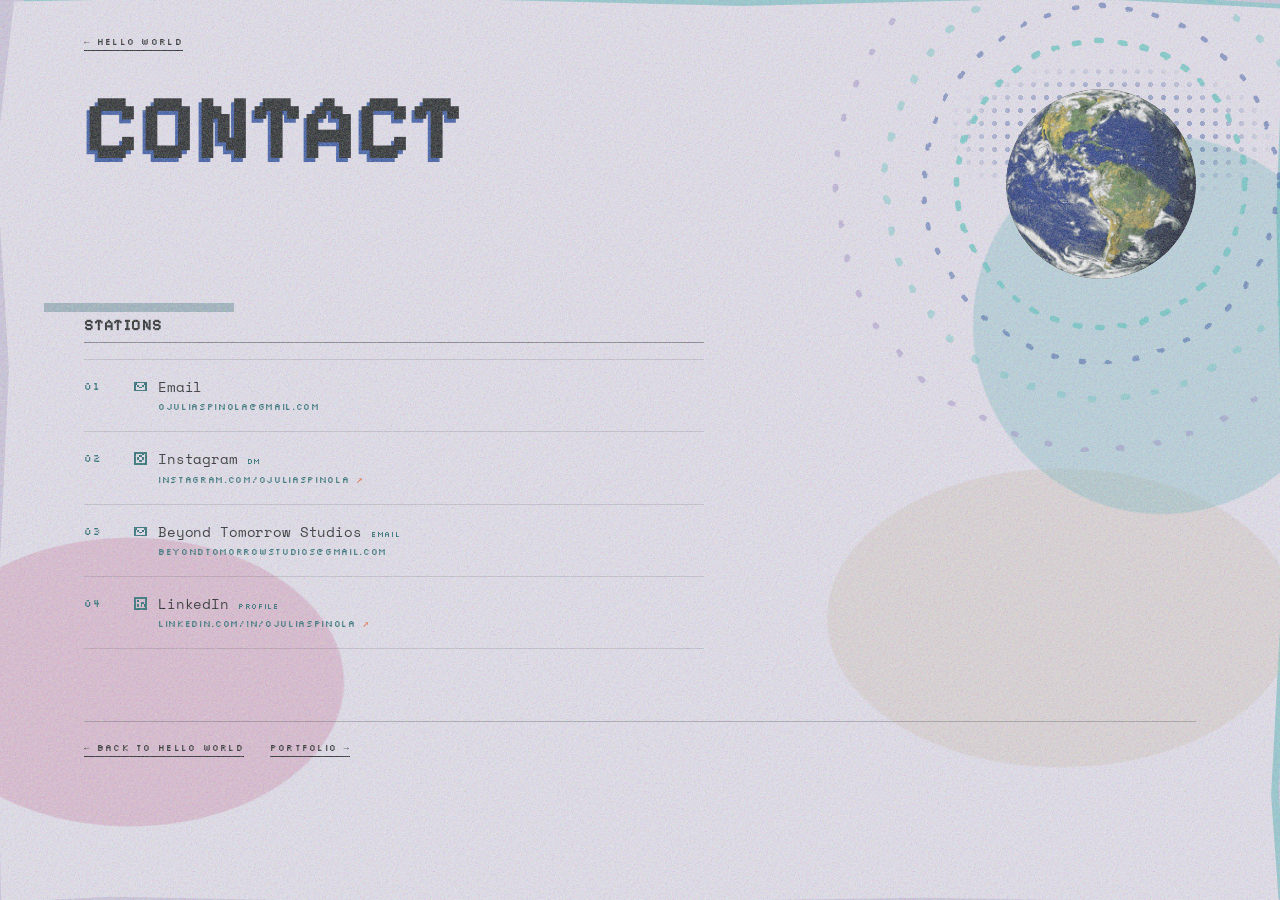
==== commit e62c25a2: "Contact: four stations, nothing else" ====
--- a/contact/index.html
+++ b/contact/index.html
@@ -20,13 +20,11 @@
 
     <header class="top">
       <a class="back" href="/"><i>&#8592;</i> Hello World</a>
-      <p class="meta"><em>05</em> The transmission</p>
     </header>
 
     <div class="masthead">
       <div class="mh-t">
         <h1 class="title" data-t="Contact">Contact</h1>
-        <p class="lede">Eight stations, strongest signal first &#183; <b>no form &#183; nothing on this page submits anything</b></p>
       </div>
 
       <!-- ── THE RECEIVER. the same planet as on Hello World, closer up ───── -->
@@ -40,145 +38,52 @@
           </g>
         </svg>
         <span class="globe"><img src="/assets/img/contactsandsocials.png" alt=""></span>
-        <span class="cap">Earth<i>receiving</i></span>
       </div>
     </div>
 
-    <!-- ── THE STATIONS ─────────────────────────────────────────────────── -->
+    <!-- ── THE STATIONS. four, no commentary ────────────────────── -->
     <section class="board" aria-labelledby="h-stations">
       <h2 class="sec-h" id="h-stations">Stations</h2>
-      <p class="key"><span class="k1">Signal = place in this list</span><span class="k2"><i>&#8599;</i> leaves the site</span></p>
 
       <ol class="stations">
 
         <li class="st">
           <i class="idx">01</i>
-          <span class="sig s5" aria-hidden="true"><b></b><b></b><b></b><b></b><b></b></span>
-          <span class="stn wait">
+          <a class="stn" href="mailto:ojuliaspinola@gmail.com">
             <svg class="ico" viewBox="0 0 8 8" aria-hidden="true"><use href="#i-mail"></use></svg>
-            <span class="head"><span class="nm">Email</span><i class="role">direct</i><i class="tag">to add</i></span>
-            <span class="dest">[ Julia&#8217;s email address &#8212; to add ]</span>
-          </span>
-          <p class="rep"><span class="lab"><b>Reply</b><i>Julia&#8217;s line</i></span>[ what happens if you use this ]</p>
+            <span class="head"><span class="nm">Email</span></span>
+            <span class="dest">ojuliaspinola@gmail.com</span>
+          </a>
         </li>
 
         <li class="st">
           <i class="idx">02</i>
-          <span class="sig s5" aria-hidden="true"><b></b><b></b><b></b><b></b><b></b></span>
-          <span class="stn wait">
+          <a class="stn" href="https://www.instagram.com/ojuliaspinola">
             <svg class="ico" viewBox="0 0 8 8" aria-hidden="true"><use href="#i-cam"></use></svg>
-            <span class="head"><span class="nm">Instagram</span><i class="role">DM</i><i class="tag">to add</i></span>
-            <span class="dest">[ instagram handle + URL &#8212; to add ]</span>
-          </span>
-          <p class="rep"><span class="lab"><b>Reply</b><i>Julia&#8217;s line</i></span>[ what happens if you use this ]</p>
+            <span class="head"><span class="nm">Instagram</span><i class="role">DM</i></span>
+            <span class="dest">instagram.com/ojuliaspinola<i class="arw">&#8599;</i></span>
+          </a>
         </li>
 
         <li class="st">
           <i class="idx">03</i>
-          <span class="sig s4" aria-hidden="true"><b></b><b></b><b></b><b></b><b></b></span>
-          <a class="stn" href="https://juliaspinola.substack.com/">
-            <svg class="ico" viewBox="0 0 8 8" aria-hidden="true"><use href="#i-doc"></use></svg>
-            <span class="head"><span class="nm">Pure of Heart</span><i class="role">substack</i></span>
-            <span class="dest">juliaspinola.substack.com<i class="arw">&#8599;</i></span>
+          <a class="stn" href="mailto:beyondtomorrowstudios@gmail.com">
+            <svg class="ico" viewBox="0 0 8 8" aria-hidden="true"><use href="#i-mail"></use></svg>
+            <span class="head"><span class="nm">Beyond Tomorrow Studios</span><i class="role">email</i></span>
+            <span class="dest">beyondtomorrowstudios@gmail.com</span>
           </a>
-          <p class="rep"><span class="lab"><b>Reply</b><i>Julia&#8217;s line</i></span>[ what happens if you use this ]</p>
         </li>
 
         <li class="st">
           <i class="idx">04</i>
-          <span class="sig s4" aria-hidden="true"><b></b><b></b><b></b><b></b><b></b></span>
-          <a class="stn" href="https://github.com/ojuliaspinola">
-            <svg class="ico" viewBox="0 0 8 8" aria-hidden="true"><use href="#i-git"></use></svg>
-            <span class="head"><span class="nm">GitHub</span><i class="role">code</i></span>
-            <span class="dest">github.com/ojuliaspinola<i class="arw">&#8599;</i></span>
-          </a>
-          <p class="rep"><span class="lab"><b>Reply</b><i>Julia&#8217;s line</i></span>[ what happens if you use this ]</p>
-        </li>
-
-        <li class="st">
-          <i class="idx">05</i>
-          <span class="sig s3" aria-hidden="true"><b></b><b></b><b></b><b></b><b></b></span>
-          <a class="stn" href="https://ojuliaspinola.itch.io/">
-            <svg class="ico" viewBox="0 0 8 8" aria-hidden="true"><use href="#i-pad"></use></svg>
-            <span class="head"><span class="nm">itch.io</span><i class="role">games</i></span>
-            <span class="dest">ojuliaspinola.itch.io<i class="arw">&#8599;</i></span>
-          </a>
-          <p class="rep"><span class="lab"><b>Reply</b><i>Julia&#8217;s line</i></span>[ what happens if you use this ]</p>
-        </li>
-
-        <li class="st">
-          <i class="idx">06</i>
-          <span class="sig s3" aria-hidden="true"><b></b><b></b><b></b><b></b><b></b></span>
-          <a class="stn" href="https://www.beyondtomorrowstudios.com/">
-            <svg class="ico" viewBox="0 0 8 8" aria-hidden="true"><use href="#i-web"></use></svg>
-            <span class="head"><span class="nm">Beyond Tomorrow Studios</span><i class="role">the studio door</i></span>
-            <span class="dest">beyondtomorrowstudios.com<i class="arw">&#8599;</i></span>
-          </a>
-          <p class="rep"><span class="lab"><b>Reply</b><i>Julia&#8217;s line</i></span>[ what happens if you use this ]</p>
-        </li>
-
-        <li class="st">
-          <i class="idx">07</i>
-          <span class="sig s2" aria-hidden="true"><b></b><b></b><b></b><b></b><b></b></span>
-          <a class="stn" href="https://x.com/ojuliaspinola">
-            <svg class="ico" viewBox="0 0 8 8" aria-hidden="true"><use href="#i-x"></use></svg>
-            <span class="head"><span class="nm">X / Twitter</span><i class="role">broadcast</i><i class="tag">unverified</i></span>
-            <span class="dest">x.com/ojuliaspinola<i class="arw">&#8599;</i></span>
-          </a>
-          <p class="flag">[ Julia: confirm this handle is yours, or give me the right one &#8212; it is unverified ]</p>
-          <p class="rep"><span class="lab"><b>Reply</b><i>Julia&#8217;s line</i></span>[ what happens if you use this ]</p>
-        </li>
-
-        <li class="st">
-          <i class="idx">08</i>
-          <span class="sig s1" aria-hidden="true"><b></b><b></b><b></b><b></b><b></b></span>
           <a class="stn" href="https://www.linkedin.com/in/ojuliaspinola/">
             <svg class="ico" viewBox="0 0 8 8" aria-hidden="true"><use href="#i-badge"></use></svg>
             <span class="head"><span class="nm">LinkedIn</span><i class="role">profile</i></span>
             <span class="dest">linkedin.com/in/ojuliaspinola<i class="arw">&#8599;</i></span>
           </a>
-          <p class="rep"><span class="lab"><b>Reply</b><i>Julia&#8217;s line</i></span>[ what happens if you use this ]</p>
         </li>
 
       </ol>
-
-      <p class="todo">+ &nbsp;eight lines to write &#183; one per station &#183; what actually happens when someone uses it</p>
-    </section>
-
-    <!-- ── THE NOTE. two empty frames, on purpose ───────────────────────── -->
-    <section class="slots" aria-labelledby="h-note">
-      <h2 class="sec-h" id="h-note">The note</h2>
-
-      <div class="slot-g">
-
-        <figure class="slot big">
-          <div class="frame">
-            <span class="tape t1" aria-hidden="true"></span>
-            <span class="tape t2" aria-hidden="true"></span>
-            <span class="mk tl" aria-hidden="true"></span><span class="mk tr" aria-hidden="true"></span>
-            <span class="mk bl" aria-hidden="true"></span><span class="mk br" aria-hidden="true"></span>
-            <span class="rule" aria-hidden="true"></span>
-            <span class="empty">[ photograph pending ]</span>
-          </div>
-          <figcaption><b>Reasons to get in touch</b>Handwritten by Julia, photographed flat. Portrait, roughly 4:5. It goes in <code>/assets/img/</code> and lands in this frame.</figcaption>
-        </figure>
-
-        <figure class="slot small">
-          <div class="frame">
-            <span class="tape t1" aria-hidden="true"></span>
-            <span class="mk tl" aria-hidden="true"></span><span class="mk tr" aria-hidden="true"></span>
-            <span class="mk bl" aria-hidden="true"></span><span class="mk br" aria-hidden="true"></span>
-            <span class="rule" aria-hidden="true"></span>
-            <span class="empty">[ photograph pending ]</span>
-          </div>
-          <figcaption><b>Reasons not to</b>The companion sheet. Same paper, same pen. Optional &#8212; if it never gets written, this frame comes out.</figcaption>
-        </figure>
-
-      </div>
-    </section>
-
-    <section class="mid">
-      <p class="note"><b>About this page</b>[ a short paragraph about this page goes here &#8212; Julia&#8217;s words, two or three sentences, placeholder until she writes it ]</p>
     </section>
 
     <footer class="foot">
@@ -200,11 +105,6 @@
     </filter>
     <g id="i-mail"><path fill="currentColor" shape-rendering="crispEdges" d="M0 1h8v1H0zM0 2h1v4H0zM7 2h1v4H7zM0 6h8v1H0zM1 2h1v1H1zM2 3h1v1H2zM3 4h2v1H3zM5 3h1v1H5zM6 2h1v1H6z"/></g>
     <g id="i-cam"><path fill="currentColor" shape-rendering="crispEdges" d="M0 0h8v1H0zM0 1h1v6H0zM7 1h1v6H7zM0 7h8v1H0zM3 2h2v1H3zM2 3h1v2H2zM5 3h1v2H5zM3 5h2v1H3zM5 1h1v1H5z"/></g>
-    <g id="i-doc"><path fill="currentColor" shape-rendering="crispEdges" d="M1 0h6v1H1zM1 1h1v6H1zM6 1h1v6H6zM1 7h6v1H1zM2 2h4v1H2zM2 4h4v1H2zM2 5h2v1H2z"/></g>
-    <g id="i-git"><path fill="currentColor" shape-rendering="crispEdges" d="M0 0h2v2H0zM6 0h2v2H6zM3 6h2v2H3zM1 2h1v2H1zM6 2h1v2H6zM1 4h6v1H1zM3 5h2v1H3z"/></g>
-    <g id="i-pad"><path fill="currentColor" shape-rendering="crispEdges" d="M1 2h6v1H1zM0 3h1v3H0zM7 3h1v3H7zM1 6h6v1H1zM1 4h3v1H1zM2 3h1v3H2zM5 4h1v1H5z"/></g>
-    <g id="i-web"><path fill="currentColor" shape-rendering="crispEdges" d="M0 0h8v1H0zM0 1h1v6H0zM7 1h1v6H7zM0 7h8v1H0zM2 3h4v1H2zM3 2h2v1H3zM3 4h2v1H3z"/></g>
-    <g id="i-x"><path fill="currentColor" shape-rendering="crispEdges" d="M1 1h1v1H1zM2 2h1v1H2zM3 3h2v2H3zM5 5h1v1H5zM6 6h1v1H6zM6 1h1v1H6zM5 2h1v1H5zM2 5h1v1H2zM1 6h1v1H1z"/></g>
     <g id="i-badge"><path fill="currentColor" shape-rendering="crispEdges" d="M0 0h8v1H0zM0 1h1v6H0zM7 1h1v6H7zM0 7h8v1H0zM2 2h1v1H2zM2 4h1v2H2zM4 4h1v2H4zM6 4h1v2H6zM4 3h2v1H4z"/></g>
   </defs>
 </svg>
--- a/css/base.css
+++ b/css/base.css
@@ -12,7 +12,7 @@
    ═══════════════════════════════════════════════════════════════════════════ */
 
 /* ── FACES ───────────────────────────────────────────────────────────────── */
-@font-face{font-family:'Pixelify Sans';font-style:normal;font-weight:700;font-display:swap;src:url(../assets/fonts/pixelify-sans-700.woff2) format('woff2')}
+@font-face{font-family:'Pixelify Sans';font-style:normal;font-weight:700;font-display:swap;src:url(../assets/fonts/pixelify-sans-700-v3.woff2) format('woff2')}
 @font-face{font-family:'Silkscreen';font-style:normal;font-weight:400;font-display:swap;src:url(../assets/fonts/silkscreen-400.woff2) format('woff2')}
 @font-face{font-family:'Space Mono';font-style:normal;font-weight:400;font-display:swap;src:url(../assets/fonts/space-mono-400.woff2) format('woff2')}
 @font-face{font-family:'Space Mono';font-style:normal;font-weight:700;font-display:swap;src:url(../assets/fonts/space-mono-700.woff2) format('woff2')}
--- a/css/contact.css
+++ b/css/contact.css
@@ -0,0 +1,140 @@
+/* ═══════════════════════════════════════════════════════════════════════════
+   CONTACT — the transmission.
+   Same world as Hello World and Portfolio, third room: a pale lilac sheet,
+   arcs coming off the Earth, and a list of stations ordered by how likely a
+   reply actually is. Palette, paper, grain, misregistration, type roles,
+   focus rings and the pill all come from base.css — nothing is forked here.
+   ═══════════════════════════════════════════════════════════════════════════ */
+
+:root{
+  /* This room is a pale lilac sheet. It is not a new colour: it is --lilac,
+     the palette purple, printed at low ink coverage. Cream is Hello World,
+     pale aqua is Portfolio, this is the third ground. */
+  --paper:var(--cream);
+  --paper-2:#E3D7BE;
+  /* the same plates, printed a touch heavier than Portfolio, lighter than home */
+  --misregister:.58;
+  --grain-mul:.42;
+  --grain-overlay:.3;
+}
+@supports (color:color-mix(in srgb,red,white)){
+  :root{
+    --paper:color-mix(in srgb,var(--lilac) 22%,#fff);
+    --paper-2:color-mix(in srgb,var(--lilac) 42%,#fff);
+  }
+}
+
+/* ── BIG PRINTED SHAPES. ambient — the arcs and the list carry the page ──── */
+.riso{background-repeat:no-repeat;
+  background-image:
+    radial-gradient(closest-side,rgba(229,139,174,.42) 99%,rgba(229,139,174,0) 100%),
+    radial-gradient(closest-side,rgba(89,198,195,.34) 99%,rgba(89,198,195,0) 100%),
+    radial-gradient(closest-side,rgba(239,230,210,.6) 99%,rgba(239,230,210,0) 100%),
+    linear-gradient(rgba(23,100,107,.4),rgba(23,100,107,.4));
+  background-size:280px 190px,250px 250px,320px 210px,140px 8px;
+  background-position:-16% 74%,112% 96%,104% 33%,6% 47%}
+/* one riso plate of dots, printed off to the side */
+.dots{position:absolute;inset:0;z-index:1;pointer-events:none;mix-blend-mode:multiply;opacity:.55;
+  background-repeat:repeat;
+  background-image:radial-gradient(var(--blue) 26%,transparent 28%);
+  background-size:13px 13px;
+  -webkit-mask-image:radial-gradient(closest-side,#000 58%,transparent 100%);
+  mask-image:radial-gradient(closest-side,#000 58%,transparent 100%);
+  -webkit-mask-repeat:no-repeat;mask-repeat:no-repeat;
+  -webkit-mask-size:230px 140px;mask-size:230px 140px;
+  -webkit-mask-position:100% 140px;mask-position:100% 140px}
+
+/* ── THE ROOM ────────────────────────────────────────────────────────────── */
+/* .wrap .top .back .meta .title .mid .note all live in base.css */
+.lede{margin:.85em 0 0;font-family:var(--micro);font-size:9px;letter-spacing:.14em;text-transform:uppercase;color:var(--teal);
+  max-width:34ch}
+.lede b{font-weight:400;color:var(--ink)}
+
+/* ── THE RECEIVER ────────────────────────────────────────────────────────── */
+/* the masthead owns the title and the planet, so the two can never collide */
+.masthead{position:relative}
+.aerial{position:relative;width:118px;margin:24px 6px 0 auto;z-index:9}
+.arcs{position:absolute;left:50%;top:50%;width:236%;height:236%;transform:translate(-50%,-50%);
+  overflow:visible;mix-blend-mode:multiply;pointer-events:none}
+.globe{display:block;position:relative;border-radius:50%;overflow:hidden;
+  box-shadow:inset 0 0 0 5px var(--ink);background:var(--paper);
+  background-image:radial-gradient(var(--aqua) 26%,transparent 28%);
+  background-size:11px 11px;background-blend-mode:multiply}
+.globe img{width:100%;height:auto;filter:contrast(1.06) saturate(1.1)}
+.aerial .cap{display:block;margin-top:9px;text-align:center;font-family:var(--micro);font-size:9px;
+  letter-spacing:.12em;text-transform:uppercase;color:var(--ink)}
+.aerial .cap i{display:block;font-style:normal;font-size:8px;letter-spacing:.1em;color:var(--teal);margin-top:.5em}
+
+/* ── SECTION HEADS ───────────────────────────────────────────────────────── */
+.sec-h{font-family:var(--display);font-weight:700;font-size:15px;letter-spacing:.03em;text-transform:uppercase;
+  margin:0;padding:0 0 .5em;border-bottom:1px solid rgba(20,24,27,.5)}
+
+/* ── THE BOARD. this is the page ─────────────────────────────────────────── */
+.board{margin:34px 0 0}
+.stations{list-style:none;margin:16px 0 0;padding:0;counter-reset:none}
+.st{display:grid;grid-template-columns:26px minmax(0,1fr);column-gap:10px;row-gap:8px;
+  align-items:start;padding:16px 0 17px;border-bottom:1px solid rgba(20,24,27,.16)}
+.st:first-child{border-top:1px solid rgba(20,24,27,.16)}
+
+.idx{grid-column:1;grid-row:1;font-family:var(--micro);font-style:normal;font-size:10px;letter-spacing:.06em;
+  color:var(--teal);padding-top:2px}
+
+/* the station itself */
+.stn{grid-column:2;grid-row:1;display:grid;grid-template-columns:13px minmax(0,1fr);gap:5px 9px;
+  text-decoration:none;color:var(--ink);position:relative}
+.ico{grid-column:1;grid-row:1;width:13px;height:13px;color:var(--teal);transform:translateY(2px);
+  transition:transform .2s cubic-bezier(.34,1.8,.5,1)}
+.head{grid-column:2;grid-row:1;display:flex;flex-wrap:wrap;align-items:baseline;gap:3px 9px}
+.st .nm{font-size:13.5px;line-height:1.3;letter-spacing:-.01em;position:relative;display:inline-block}
+/* hover: a second plate lands a hair off register, wiped in from the left */
+.st .nm::before{content:"";position:absolute;left:-4px;right:-5px;top:.14em;bottom:.02em;background:var(--pink);
+  mix-blend-mode:multiply;z-index:-1;opacity:0;transform:translate(3px,2px) scaleX(.06);transform-origin:left center;
+  transition:opacity .16s ease,transform .24s cubic-bezier(.3,1.2,.4,1)}
+.role{font-family:var(--micro);font-style:normal;font-size:8px;letter-spacing:.09em;color:var(--teal);text-transform:uppercase}
+.tag{font-family:var(--micro);font-style:normal;font-size:8px;letter-spacing:.09em;color:var(--grey);text-transform:uppercase;
+  border:1px dashed rgba(20,24,27,.4);padding:.25em .45em .2em}
+.dest{grid-column:2;grid-row:2;font-family:var(--micro);font-size:8.5px;letter-spacing:.08em;text-transform:uppercase;
+  color:var(--grey);word-break:break-word}
+/* SIGNAL: coral means one thing on this site — this link leaves it */
+.arw{font-style:normal;font-size:11px;line-height:0;color:var(--coral);margin-left:.6em;
+  transition:transform .18s ease}
+a.stn .dest{color:var(--teal)}
+a.stn:hover .nm::before,a.stn:focus-visible .nm::before{opacity:.85;transform:translate(3px,2px) scaleX(1)}
+a.stn:hover .ico,a.stn:focus-visible .ico{transform:translateY(1px) rotate(-8deg);color:var(--coral)}
+a.stn:hover .arw,a.stn:focus-visible .arw{transform:translate(3px,-3px)}
+a.stn:focus-visible{outline:2.5px var(--focus-ring);outline-offset:6px}
+
+
+/* ── BOTTOM ──────────────────────────────────────────────────────────────── */
+.mid{margin-top:58px}
+.foot{display:flex;flex-wrap:wrap;gap:14px 26px;align-items:baseline;margin:56px 0 0;
+  padding-top:20px;border-top:1px solid rgba(20,24,27,.3)}
+.fwd:hover i,.fwd:focus-visible i{transform:translateX(4px)}
+
+/* ── WIDER ROOMS ─────────────────────────────────────────────────────────── */
+@media (min-width:720px){
+  .wrap{padding:36px clamp(28px,5vw,74px) 88px}
+  .riso{background-size:430px 290px,380px 380px,470px 300px,190px 9px;
+    background-position:-10% 88%,108% 26%,102% 78%,4% 34%}
+  .dots{opacity:.5;-webkit-mask-size:340px 150px;mask-size:340px 150px;
+    -webkit-mask-position:100% 60px;mask-position:100% 60px}
+  .sec-h{font-size:16px}
+
+  /* the receiver moves up beside the title and gets bigger */
+  .masthead{display:grid;grid-template-columns:minmax(0,1fr) clamp(132px,14.5vw,178px);
+    gap:clamp(24px,4vw,64px);align-items:start}
+  .aerial{width:100%;margin:4px 0 0}
+
+  /* four stations do not need the whole sheet — the rules end near the words */
+  .board{margin-top:36px;max-width:620px}
+  .st{grid-template-columns:34px minmax(0,1fr);
+    column-gap:16px;align-items:start;padding:18px 0 19px}
+  .idx{grid-column:1;grid-row:1}
+  .stn{grid-column:2;grid-row:1;grid-template-columns:15px minmax(0,1fr);max-width:640px}
+
+  .foot{margin-top:72px}
+}
+@media (min-width:1100px){
+  .masthead{grid-template-columns:minmax(0,1fr) 190px}
+  .st .nm{font-size:14px}
+}
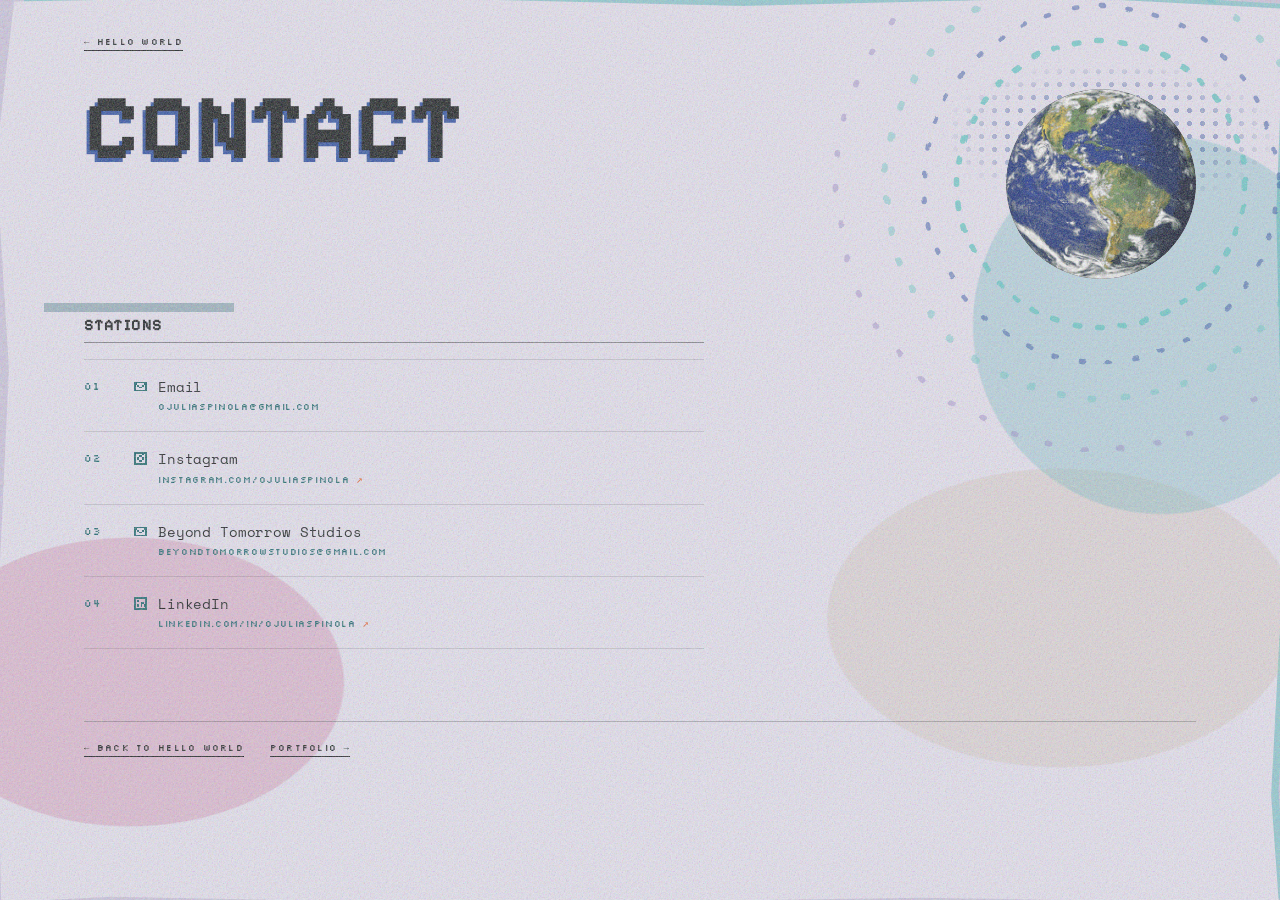
==== commit e8988fe7: "Role words out; addresses copy to clipboard" ====
--- a/contact/index.html
+++ b/contact/index.html
@@ -49,36 +49,36 @@
 
         <li class="st">
           <i class="idx">01</i>
-          <a class="stn" href="mailto:ojuliaspinola@gmail.com">
+          <button class="stn copy" type="button" data-copy="ojuliaspinola@gmail.com">
             <svg class="ico" viewBox="0 0 8 8" aria-hidden="true"><use href="#i-mail"></use></svg>
             <span class="head"><span class="nm">Email</span></span>
-            <span class="dest">ojuliaspinola@gmail.com</span>
-          </a>
+            <span class="dest">ojuliaspinola@gmail.com<i class="said" aria-hidden="true">copied</i></span>
+          </button>
         </li>
 
         <li class="st">
           <i class="idx">02</i>
           <a class="stn" href="https://www.instagram.com/ojuliaspinola">
             <svg class="ico" viewBox="0 0 8 8" aria-hidden="true"><use href="#i-cam"></use></svg>
-            <span class="head"><span class="nm">Instagram</span><i class="role">DM</i></span>
+            <span class="head"><span class="nm">Instagram</span></span>
             <span class="dest">instagram.com/ojuliaspinola<i class="arw">&#8599;</i></span>
           </a>
         </li>
 
         <li class="st">
           <i class="idx">03</i>
-          <a class="stn" href="mailto:beyondtomorrowstudios@gmail.com">
+          <button class="stn copy" type="button" data-copy="beyondtomorrowstudios@gmail.com">
             <svg class="ico" viewBox="0 0 8 8" aria-hidden="true"><use href="#i-mail"></use></svg>
-            <span class="head"><span class="nm">Beyond Tomorrow Studios</span><i class="role">email</i></span>
-            <span class="dest">beyondtomorrowstudios@gmail.com</span>
-          </a>
+            <span class="head"><span class="nm">Beyond Tomorrow Studios</span></span>
+            <span class="dest">beyondtomorrowstudios@gmail.com<i class="said" aria-hidden="true">copied</i></span>
+          </button>
         </li>
 
         <li class="st">
           <i class="idx">04</i>
           <a class="stn" href="https://www.linkedin.com/in/ojuliaspinola/">
             <svg class="ico" viewBox="0 0 8 8" aria-hidden="true"><use href="#i-badge"></use></svg>
-            <span class="head"><span class="nm">LinkedIn</span><i class="role">profile</i></span>
+            <span class="head"><span class="nm">LinkedIn</span></span>
             <span class="dest">linkedin.com/in/ojuliaspinola<i class="arw">&#8599;</i></span>
           </a>
         </li>
@@ -96,6 +96,8 @@
   <div class="grit" aria-hidden="true"></div>
 </main>
 
+<script src="/js/contact.js"></script>
+
 <!-- pixel icons, drawn on the same 8&#215;8 grid as the type -->
 <svg width="0" height="0" style="position:absolute" aria-hidden="true" focusable="false">
   <defs>
--- a/css/contact.css
+++ b/css/contact.css
@@ -102,7 +102,17 @@
 a.stn:hover .nm::before,a.stn:focus-visible .nm::before{opacity:.85;transform:translate(3px,2px) scaleX(1)}
 a.stn:hover .ico,a.stn:focus-visible .ico{transform:translateY(1px) rotate(-8deg);color:var(--coral)}
 a.stn:hover .arw,a.stn:focus-visible .arw{transform:translate(3px,-3px)}
-a.stn:focus-visible{outline:2.5px var(--focus-ring);outline-offset:6px}
+a.stn:focus-visible,button.stn:focus-visible{outline:2.5px var(--focus-ring);outline-offset:6px}
+
+/* the two addresses copy themselves — they are buttons wearing a link's clothes */
+button.stn{appearance:none;background:none;border:0;padding:0;margin:0;width:100%;
+  font:inherit;text-align:left;cursor:pointer;color:var(--ink)}
+button.stn .dest{color:var(--teal)}
+button.stn:hover .nm::before,button.stn:focus-visible .nm::before{opacity:.85;transform:translate(3px,2px) scaleX(1)}
+button.stn:hover .ico,button.stn:focus-visible .ico{transform:translateY(1px) rotate(-8deg);color:var(--coral)}
+.said{font-style:normal;margin-left:.9em;color:var(--coral);opacity:0;
+  transform:translateY(2px);transition:opacity .14s ease,transform .18s ease}
+.copied .said{opacity:1;transform:translateY(0)}
 
 
 /* ── BOTTOM ──────────────────────────────────────────────────────────────── */
